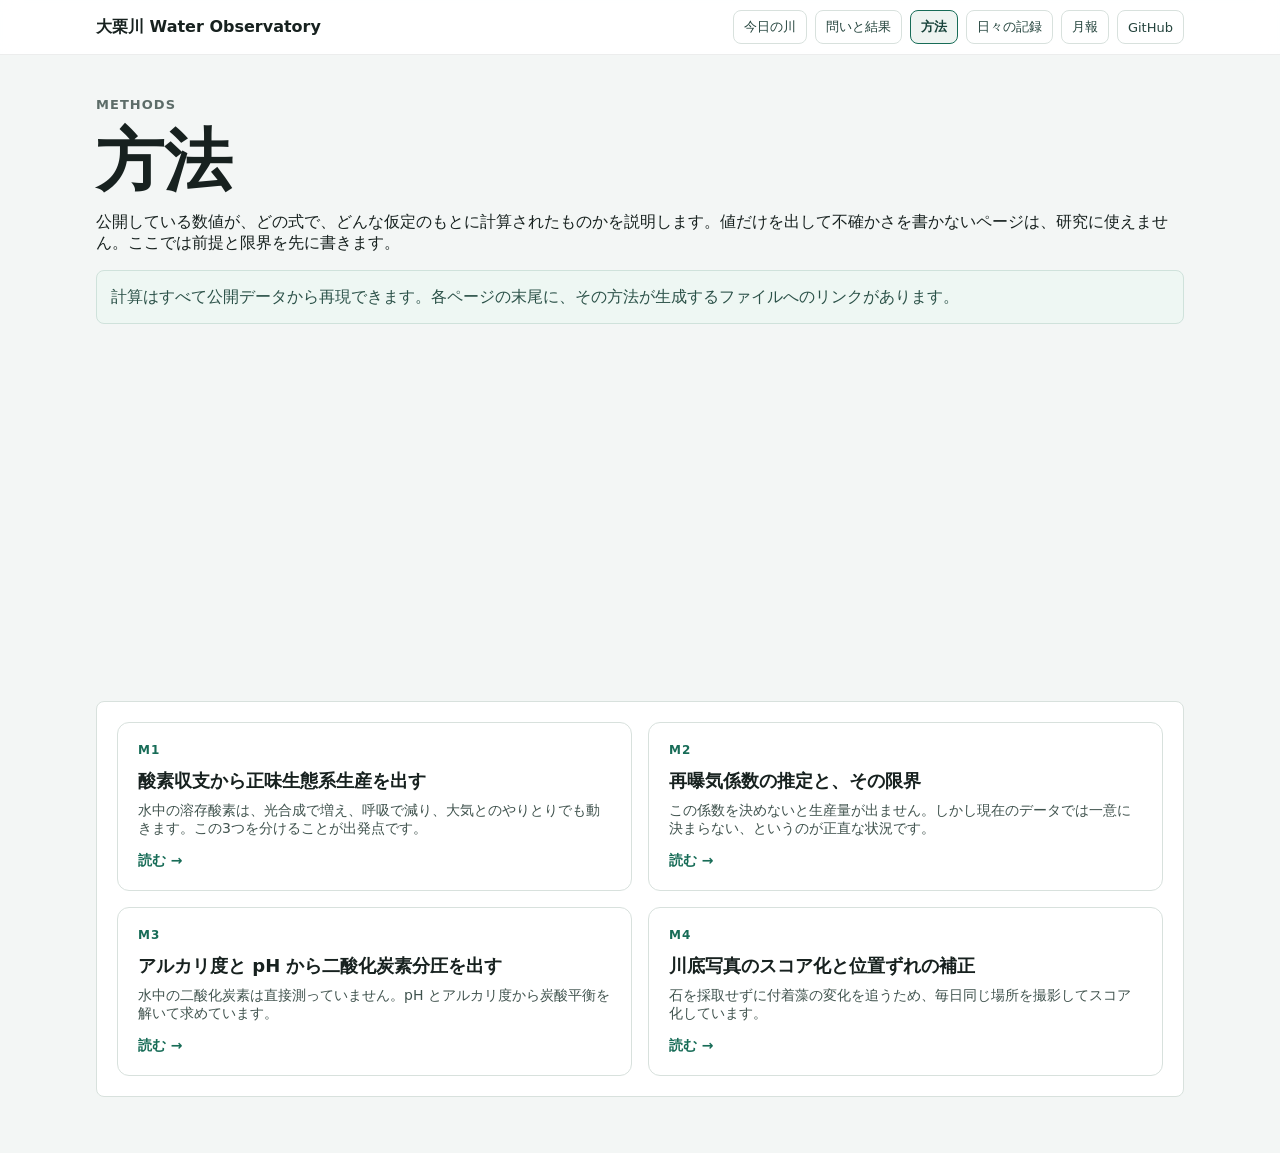
==== methods/index.html @ fe16716c "Publish observation data 2026-08-07" ====
<!doctype html>
<html lang="ja">
<head>
  <meta charset="utf-8" />
  <meta name="viewport" content="width=device-width, initial-scale=1" />
  <title>方法 | 大栗川 Water Observatory</title>
  <meta name="description" content="大栗川の観測で用いている計算方法、仮定、不確かさの説明です。" />
  <link rel="stylesheet" href="../style.css" />
</head>
<body>
  <header class="site-header">
    <div class="site-header-inner">
      <a class="site-mark" href="../index.html">大栗川 Water Observatory</a>
      <nav class="site-nav" aria-label="サイトナビゲーション">
        <a href="../index.html">今日の川</a>
        <a href="../questions/index.html">問いと結果</a>
        <span class="is-current" aria-current="page">方法</span>
        <a href="../daily.html">日々の記録</a>
        <a href="../monthly/index.html">月報</a>
        <a href="https://github.com/hiroshi75/ohgurigawa-water-observatory">GitHub</a>
      </nav>
    </div>
  </header>
  <main class="app">
    <section class="hero page-hero">
      <p class="eyebrow">Methods</p>
      <h1>方法</h1>
      <p class="lead">公開している数値が、どの式で、どんな仮定のもとに計算されたものかを説明します。値だけを出して不確かさを書かないページは、研究に使えません。ここでは前提と限界を先に書きます。</p>
      <div class="note-box">計算はすべて公開データから再現できます。各ページの末尾に、その方法が生成するファイルへのリンクがあります。</div>
    </section>
    <section class="section">
      <div class="question-list">
        <a class="question-card" href="m1-oxygen-budget.html"><div class="question-card-head"><span class="question-number">M1</span></div><h2>酸素収支から正味生態系生産を出す</h2><p>水中の溶存酸素は、光合成で増え、呼吸で減り、大気とのやりとりでも動きます。この3つを分けることが出発点です。</p><span class="entry-cta">読む</span></a><a class="question-card" href="m2-reaeration-k.html"><div class="question-card-head"><span class="question-number">M2</span></div><h2>再曝気係数の推定と、その限界</h2><p>この係数を決めないと生産量が出ません。しかし現在のデータでは一意に決まらない、というのが正直な状況です。</p><span class="entry-cta">読む</span></a><a class="question-card" href="m3-alkalinity-pco2.html"><div class="question-card-head"><span class="question-number">M3</span></div><h2>アルカリ度と pH から二酸化炭素分圧を出す</h2><p>水中の二酸化炭素は直接測っていません。pH とアルカリ度から炭酸平衡を解いて求めています。</p><span class="entry-cta">読む</span></a><a class="question-card" href="m4-photo-score.html"><div class="question-card-head"><span class="question-number">M4</span></div><h2>川底写真のスコア化と位置ずれの補正</h2><p>石を採取せずに付着藻の変化を追うため、毎日同じ場所を撮影してスコア化しています。</p><span class="entry-cta">読む</span></a>
      </div>
    </section>
  </main>
</body>
</html>
---- style.css ----
:root {
  color-scheme: light;
  font-family: system-ui, -apple-system, BlinkMacSystemFont, "Segoe UI", sans-serif;
  color: #17211f;
  background: #f3f6f5;
  --ink: #17211f;
  --muted: #5c6c68;
  --line: #d8e1dd;
  --panel: #ffffff;
  --soft: #eef4f1;
  --green: #176c57;
  --blue: #2f6f9f;
  --amber: #b87516;
  --red: #b6465f;
  --violet: #7556a4;
  --slate: #59656f;
}

* {
  box-sizing: border-box;
}

body {
  margin: 0;
}

a {
  color: var(--green);
}

.load-error {
  margin: 12px auto;
  width: min(1120px, calc(100% - 24px));
  border: 1px solid #e1a5a5;
  border-radius: 8px;
  padding: 12px 14px;
  background: #fff2f2;
  color: #8a1f1f;
}

.site-header {
  position: sticky;
  top: 0;
  z-index: 10;
  border-bottom: 1px solid rgba(23, 33, 31, 0.08);
  background: rgba(255, 255, 255, 0.93);
  backdrop-filter: blur(10px);
}

.site-header-inner {
  display: flex;
  align-items: center;
  justify-content: space-between;
  gap: 18px;
  width: min(1120px, 100%);
  margin: 0 auto;
  padding: 10px 16px;
}

.site-mark {
  color: var(--ink);
  font-weight: 800;
  text-decoration: none;
  white-space: nowrap;
}

.site-nav {
  display: flex;
  flex-wrap: wrap;
  justify-content: flex-end;
  gap: 8px;
}

.site-nav a,
.download-links a {
  display: inline-flex;
  align-items: center;
  min-height: 34px;
  border: 1px solid var(--line);
  border-radius: 8px;
  padding: 6px 10px;
  background: #fff;
  color: #24443d;
  font-size: 13px;
  text-decoration: none;
}

.app {
  width: min(1120px, 100%);
  margin: 0 auto;
  padding: 18px 16px 56px;
}

.hero {
  display: grid;
  grid-template-columns: minmax(0, 1.05fr) minmax(320px, 0.95fr);
  align-items: center;
  gap: 28px;
  min-height: min(610px, calc(100vh - 86px));
  padding: 24px 0 28px;
}

.eyebrow {
  margin: 0 0 6px;
  color: var(--muted);
  font-size: 13px;
  font-weight: 700;
  letter-spacing: 0.08em;
  text-transform: uppercase;
}

h1,
h2,
h3 {
  margin: 0;
  letter-spacing: 0;
}

h1 {
  max-width: 760px;
  font-size: clamp(34px, 7vw, 68px);
  line-height: 1.04;
}

h2 {
  font-size: clamp(24px, 4vw, 38px);
  line-height: 1.15;
}

h3 {
  font-size: 18px;
}

.hero-copy {
  display: grid;
  gap: 16px;
}

.hero-copy p {
  margin: 0;
  max-width: 760px;
  color: #33443f;
  font-size: 16px;
  line-height: 1.85;
}

.hero-copy .lead {
  color: #22312d;
  font-size: clamp(18px, 3vw, 24px);
  line-height: 1.55;
}

.hero-media {
  margin: 0;
}

.hero-media img {
  display: block;
  width: 100%;
  border-radius: 8px;
  box-shadow: 0 18px 50px rgba(23, 33, 31, 0.16);
}

.latest-grid {
  display: grid;
  grid-template-columns: repeat(6, minmax(0, 1fr));
  gap: 10px;
}

.latest-card,
.section,
.chart-card,
.explain-grid article,
.limits-grid article,
.event-card {
  border: 1px solid var(--line);
  border-radius: 8px;
  background: var(--panel);
}

.latest-card {
  display: grid;
  gap: 8px;
  min-width: 0;
  padding: 14px;
}

.latest-card span,
.latest-card small {
  color: var(--muted);
  font-size: 12px;
}

.latest-card strong {
  overflow-wrap: anywhere;
  font-size: clamp(20px, 3vw, 28px);
  line-height: 1.1;
}

.auto-comment {
  margin: 12px 0 0;
  border-left: 4px solid var(--green);
  border-radius: 8px;
  padding: 12px 14px;
  background: #eaf4f0;
  color: #26463e;
  line-height: 1.7;
}

.section {
  margin-top: 18px;
  padding: 20px;
}

.section-head {
  display: grid;
  gap: 8px;
  max-width: 860px;
  margin-bottom: 16px;
}

.section-head p {
  margin: 0;
  color: #40534e;
  line-height: 1.75;
}

.section-head-row {
  display: grid;
  grid-template-columns: 1fr auto;
  align-items: end;
  max-width: none;
  gap: 16px;
}

.explain-grid,
.limits-grid,
.chart-grid {
  display: grid;
  grid-template-columns: repeat(3, minmax(0, 1fr));
  gap: 12px;
}

.limits-grid,
.chart-grid {
  grid-template-columns: repeat(2, minmax(0, 1fr));
}

.explain-grid article,
.limits-grid article {
  padding: 16px;
}

.explain-grid p,
.limits-grid p,
.limits-grid li {
  color: #40534e;
  line-height: 1.75;
}

.limits-grid ul {
  margin: 10px 0 0;
  padding-left: 20px;
}

.chart-stack {
  display: grid;
  gap: 12px;
}

.chart-card {
  padding: 14px;
  min-width: 0;
}

.chart-card-head {
  display: grid;
  gap: 8px;
  margin-bottom: 8px;
}

.chart-card h3 {
  font-size: 17px;
}

.chart-card p {
  margin: 4px 0 0;
  color: var(--muted);
  font-size: 14px;
  line-height: 1.65;
}

.chart {
  display: block;
  width: 100%;
  height: 300px;
}

.chart-compact {
  height: 300px;
}

.chart-short {
  height: 210px;
}

.interpretation,
.note-box {
  margin-top: 12px;
  border: 1px solid #cfe2db;
  border-radius: 8px;
  padding: 12px 14px;
  background: #eef7f3;
  color: #2b5148;
  line-height: 1.7;
}

.method-detail {
  margin-top: 12px;
  border: 1px solid var(--line);
  border-radius: 8px;
  padding: 12px 14px;
  background: #fbfdfc;
}

.method-detail summary {
  cursor: pointer;
  font-weight: 700;
}

.method-detail p {
  color: #40534e;
  line-height: 1.75;
}

.method-detail code {
  color: #21312d;
}

.grid-line {
  stroke: #dfe7e4;
  stroke-width: 1;
}

.zero-line {
  stroke: #7a8581;
  stroke-width: 1.2;
  stroke-dasharray: 4 4;
}

.axis-label {
  fill: var(--muted);
  font-size: 12px;
}

.rain-bar {
  fill: #8fb8d6;
  opacity: 0.32;
}

.rain-axis-label {
  fill: #416a86;
}

.series-line {
  fill: none;
  stroke: var(--slate);
  stroke-width: 2.5;
}

.series-ph {
  stroke: var(--green);
}

.series-do {
  stroke: var(--blue);
}

.series-light {
  stroke: #c98b1a;
}

.series-solar {
  stroke: #d07f12;
}

.series-surface-light {
  stroke: #b87516;
}

.series-bottom-light {
  stroke: #176c57;
}

.series-ratio {
  stroke: var(--violet);
}

.series-algae {
  stroke: #3f8d48;
}

.series-mud {
  stroke: #9a6d3a;
}

.series-stone {
  stroke: #68747b;
}

.series-visibility {
  stroke: #2f8fb0;
}

.series-morning {
  stroke: var(--green);
}

.series-afternoon {
  stroke: var(--red);
}

.series-ec-delta {
  stroke: var(--amber);
}

.series-ec-shift {
  stroke: var(--violet);
}

.intraday-line {
  stroke: var(--slate);
  stroke-dasharray: 4 4;
}

.series-point {
  stroke: #fff;
  stroke-width: 1.6;
}

.event-none,
.event-clear-low-flow {
  fill: var(--green);
  stroke: #fff;
}

.event-rain-turbid {
  fill: var(--blue);
  stroke: #fff;
}

.event-rain-scour {
  fill: var(--amber);
  stroke: #fff;
}

.event-human-input-suspected {
  fill: var(--violet);
  stroke: #fff;
}

.event-unknown {
  fill: none;
  stroke: #8b9692;
}

.session-morning {
  fill: var(--green);
}

.session-afternoon {
  fill: var(--red);
}

.session-other {
  fill: var(--violet);
}

.point-usable {
  opacity: 0.62;
}

.point-poor {
  opacity: 0.32;
}

.event-list {
  display: grid;
  grid-template-columns: repeat(2, minmax(0, 1fr));
  gap: 12px;
}

.event-card {
  padding: 14px;
}

.event-card > div:first-child {
  display: flex;
  align-items: center;
  justify-content: space-between;
  gap: 10px;
}

.event-card p {
  margin: 10px 0;
  color: #40534e;
  line-height: 1.65;
}

.event-meta,
.flag-row {
  display: flex;
  flex-wrap: wrap;
  gap: 6px;
}

.event-meta span,
.flag,
.event-badge,
.score-pills span {
  display: inline-flex;
  align-items: center;
  min-height: 24px;
  border-radius: 999px;
  padding: 3px 8px;
  background: #edf2f0;
  color: #33433f;
  font-size: 12px;
}

.event-badge.event-rain-turbid {
  background: #e6f0f8;
  color: #255a82;
}

.event-badge.event-rain-scour {
  background: #fff2dd;
  color: #8a570c;
}

.event-badge.event-human-input-suspected {
  background: #f1eafa;
  color: #60438b;
}

.event-badge.event-clear-low-flow,
.event-badge.event-none {
  background: #e8f3ee;
  color: #1f614f;
}

.score-pills {
  display: flex;
  flex-wrap: wrap;
  gap: 4px;
}

.score-pills span {
  border-radius: 6px;
  padding: 2px 6px;
}

.mini-legend {
  display: flex;
  flex-wrap: wrap;
  gap: 12px;
  margin: 0 0 12px;
  color: var(--muted);
  font-size: 13px;
}

.mini-legend span {
  display: inline-flex;
  align-items: center;
  gap: 6px;
}

.legend-swatch {
  display: inline-block;
  width: 10px;
  height: 10px;
  background: var(--green);
}

.legend-dot {
  border-radius: 50%;
}

.legend-square {
  background: var(--red);
}

.legend-diamond {
  width: 9px;
  height: 9px;
  background: var(--violet);
  transform: rotate(45deg);
}

.empty {
  margin: 0;
  color: var(--muted);
  font-size: 14px;
  line-height: 1.7;
}

select,
input {
  min-height: 40px;
  border: 1px solid #b7c5c0;
  border-radius: 8px;
  padding: 8px 10px;
  font: inherit;
  background: #fff;
}

.download-links {
  display: flex;
  flex-wrap: wrap;
  gap: 8px;
}

.metabolism-section {
  padding-top: 8px;
}

.metabolism-grid {
  display: grid;
  grid-template-columns: repeat(4, 1fr);
  gap: 14px;
}

.metabolism-card {
  display: block;
  background: var(--panel);
  border: 1px solid var(--line);
  border-radius: 12px;
  padding: 16px;
  text-decoration: none;
  color: inherit;
  transition: border-color 0.15s ease, transform 0.15s ease;
}

.metabolism-card:hover {
  border-color: var(--green);
  transform: translateY(-2px);
}

.metabolism-label {
  display: block;
  font-size: 12px;
  color: var(--muted);
  margin-bottom: 4px;
}

.metabolism-value {
  display: block;
  font-size: 27px;
  font-weight: 700;
  letter-spacing: -0.01em;
  line-height: 1.2;
  font-variant-numeric: tabular-nums;
}

.metabolism-value.pos { color: var(--green); }
.metabolism-value.neg { color: var(--red); }
.metabolism-value.amber { color: var(--amber); }
.metabolism-value.violet { color: var(--violet); }

.metabolism-unit {
  font-size: 12px;
  color: var(--muted);
  font-weight: 400;
  margin-left: 4px;
}

.metabolism-sub {
  display: block;
  font-size: 12px;
  color: var(--muted);
  margin-top: 6px;
  line-height: 1.5;
}

.metabolism-spark {
  width: 100%;
  height: 54px;
  display: block;
  margin-top: 10px;
}

.metabolism-bars {
  display: flex;
  align-items: flex-end;
  gap: 2px;
  height: 54px;
  margin-top: 10px;
}

.metabolism-bars i {
  flex: 1;
  height: 26%;
  background: #c9d6d1;
  border-radius: 2px 2px 0 0;
}

.metabolism-bars i.is-sink {
  height: 70%;
  background: var(--green);
}

.metabolism-note {
  font-size: 13px;
  color: var(--muted);
  margin-top: 16px;
}

.entry-grid-4 {
  grid-template-columns: repeat(4, 1fr);
}

.page-hero {
  display: block;
  padding-bottom: 8px;
}

.page-hero h1 {
  margin-top: 0.2em;
}

.question-list {
  display: grid;
  grid-template-columns: repeat(2, 1fr);
  gap: 16px;
}

.question-card {
  display: block;
  background: var(--panel);
  border: 1px solid var(--line);
  border-radius: 12px;
  padding: 20px;
  text-decoration: none;
  color: inherit;
  transition: border-color 0.15s ease, transform 0.15s ease;
}

.question-card:hover {
  border-color: var(--green);
  transform: translateY(-2px);
}

.question-card-head {
  display: flex;
  align-items: center;
  gap: 10px;
  margin-bottom: 10px;
}

.question-number {
  font-size: 12px;
  font-weight: 700;
  letter-spacing: 0.08em;
  color: var(--green);
}

.question-card h2 {
  font-size: 18px;
  margin: 0 0 8px;
  line-height: 1.5;
}

.question-card p {
  font-size: 14px;
  color: #40534e;
  margin: 0 0 12px;
}

.status-badge {
  display: inline-block;
  font-size: 11px;
  padding: 3px 10px;
  border-radius: 99px;
  background: var(--soft);
  color: #2b5148;
  font-weight: 600;
}

.status-badge.is-open {
  background: #f6efe2;
  color: #7d4f0d;
}

.status-badge.is-testing {
  background: #eaf0f7;
  color: #2f5a80;
}

.status-badge.is-provisional {
  background: #eaf4f0;
  color: #1f5a49;
}

.status-badge.is-inline {
  margin-left: 6px;
  font-size: 10px;
  padding: 2px 8px;
}

.article {
  max-width: 780px;
}

.breadcrumb {
  font-size: 13px;
  color: var(--muted);
  padding: 20px 0 0;
}

.breadcrumb a {
  color: var(--green);
}

.article-head {
  padding: 12px 0 24px;
  border-bottom: 1px solid var(--line);
}

.article-head h1 {
  font-size: 30px;
  line-height: 1.4;
  margin: 12px 0 12px;
}

.article-section {
  padding: 28px 0;
  border-bottom: 1px solid var(--line);
}

.article-section h2 {
  font-size: 20px;
  margin: 0 0 14px;
}

.article-section h3 {
  font-size: 15px;
  margin: 0 0 6px;
  color: #22312d;
}

.article-section p {
  margin: 0 0 14px;
  color: #33443f;
}

.section-note {
  font-size: 14px;
  color: var(--muted);
}

.evidence-block {
  background: #fbfdfc;
  border: 1px solid var(--line);
  border-radius: 10px;
  padding: 16px 18px;
  margin-bottom: 14px;
}

.evidence-block p {
  font-size: 14px;
  margin-bottom: 10px;
}

.source-files {
  font-size: 12px;
  color: var(--muted);
  margin: 0;
}

.source-files code {
  background: var(--soft);
  padding: 2px 6px;
  border-radius: 4px;
  font-size: 11px;
}

.formula {
  background: #f7faf9;
  border: 1px solid var(--line);
  border-radius: 8px;
  padding: 16px 18px;
  font-family: ui-monospace, SFMono-Regular, Menlo, monospace;
  font-size: 15px;
  color: #1f3d35;
  margin-bottom: 12px;
}

.step-list {
  counter-reset: step;
  list-style: none;
  padding: 0;
  margin: 0;
}

.step-list li {
  position: relative;
  padding-left: 40px;
  margin-bottom: 16px;
}

.step-list li::before {
  counter-increment: step;
  content: counter(step);
  position: absolute;
  left: 0;
  top: 0;
  width: 26px;
  height: 26px;
  border-radius: 50%;
  background: var(--green);
  color: #fff;
  display: grid;
  place-items: center;
  font-size: 12px;
  font-weight: 700;
}

.step-list li strong {
  display: block;
  margin-bottom: 2px;
}

.step-list li span {
  font-size: 14px;
  color: #40534e;
}

.reason-list,
.limit-list,
.link-list {
  padding-left: 20px;
  margin: 0;
}

.reason-list li,
.limit-list li,
.link-list li {
  margin-bottom: 10px;
  font-size: 14px;
  color: #40534e;
}

.limit-list li::marker {
  color: var(--amber);
}

.note-box.is-request {
  background: #f6efe2;
  border-left-color: var(--amber);
  color: #6d4a12;
}

.article-nav {
  padding: 24px 0 40px;
}

.download-group-title {
  font-size: 15px;
  margin: 22px 0 4px;
  color: #26463e;
}

.download-group-note {
  font-size: 13px;
  color: var(--muted);
  margin: 0 0 10px;
  max-width: 62ch;
}

.table-wrap {
  max-width: 100%;
  overflow-x: auto;
  border: 1px solid var(--line);
  border-radius: 8px;
  background: #fff;
}

.compact-table {
  margin-top: 12px;
}

table {
  width: 100%;
  min-width: 860px;
  border-collapse: collapse;
  font-size: 14px;
}

th,
td {
  padding: 10px 12px;
  border-bottom: 1px solid #e5ece9;
  text-align: left;
  vertical-align: top;
}

thead th {
  background: #f6f9f8;
  color: #34423f;
}

tbody tr:last-child td {
  border-bottom: 0;
}

td span {
  color: var(--muted);
  font-size: 13px;
}

/* --- shared page chrome (home / daily / monthly) --- */

.site-nav .is-current {
  display: inline-flex;
  align-items: center;
  min-height: 34px;
  border: 1px solid var(--green);
  border-radius: 8px;
  padding: 6px 10px;
  background: var(--soft);
  color: #17423a;
  font-size: 13px;
  font-weight: 700;
}

.section-jump {
  display: flex;
  flex-wrap: wrap;
  gap: 8px;
  margin: 14px 0 4px;
  padding: 12px 14px;
  border: 1px solid var(--line);
  border-radius: 8px;
  background: var(--panel);
}

.section-jump a {
  display: inline-flex;
  align-items: center;
  min-height: 32px;
  border: 1px solid var(--line);
  border-radius: 999px;
  padding: 4px 14px;
  background: #fff;
  color: #24443d;
  font-size: 13px;
  text-decoration: none;
}

.section-jump a:hover {
  border-color: var(--green);
}

.breadcrumb {
  display: flex;
  flex-wrap: wrap;
  gap: 8px;
  align-items: center;
  padding: 14px 0 4px;
  color: var(--muted);
  font-size: 13px;
}

.breadcrumb a {
  text-decoration: none;
}

.breadcrumb a:hover {
  text-decoration: underline;
}

.page-head {
  padding: 18px 0 6px;
  max-width: 860px;
}

.page-head h1 {
  font-size: clamp(24px, 4vw, 36px);
  line-height: 1.2;
}

.page-head .lead {
  color: #22312d;
  font-size: clamp(16px, 2.4vw, 20px);
  line-height: 1.7;
}

.button-primary,
.button-secondary {
  display: inline-flex;
  align-items: center;
  justify-content: center;
  min-height: 44px;
  border-radius: 8px;
  padding: 10px 20px;
  font-size: 15px;
  font-weight: 700;
  text-decoration: none;
}

.button-primary {
  border: 1px solid var(--green);
  background: var(--green);
  color: #fff;
}

.button-secondary {
  border: 1px solid var(--green);
  background: #fff;
  color: var(--green);
}

.button-primary:hover,
.button-secondary:hover {
  filter: brightness(0.96);
}

/* --- home --- */

.home-hero {
  min-height: 0;
  padding-bottom: 20px;
}

.hero-actions {
  display: flex;
  flex-wrap: wrap;
  gap: 12px;
}

.entry-section {
  border: 0;
  padding: 0;
  background: transparent;
}

.entry-grid {
  display: grid;
  grid-template-columns: repeat(2, minmax(0, 1fr));
  gap: 12px;
}

.entry-card {
  display: grid;
  align-content: start;
  gap: 10px;
  border: 1px solid var(--line);
  border-radius: 8px;
  padding: 22px;
  background: var(--panel);
  color: var(--ink);
  text-decoration: none;
}

.entry-card:hover {
  border-color: var(--green);
  box-shadow: 0 10px 28px rgba(23, 33, 31, 0.09);
}

.entry-card h2 {
  font-size: clamp(20px, 3vw, 26px);
}

.entry-card p {
  margin: 0;
  color: #40534e;
  line-height: 1.8;
}

.entry-cta,
.report-card-cta {
  color: var(--green);
  font-size: 14px;
  font-weight: 700;
}

.entry-cta::after,
.report-card-cta::after {
  content: " →";
}

/* --- monthly report --- */

.report-list {
  display: grid;
  gap: 12px;
  margin-top: 18px;
}

.report-card {
  display: grid;
  gap: 10px;
  border: 1px solid var(--line);
  border-radius: 8px;
  padding: 22px;
  background: var(--panel);
  color: var(--ink);
  text-decoration: none;
}

.report-card:hover {
  border-color: var(--green);
  box-shadow: 0 10px 28px rgba(23, 33, 31, 0.09);
}

.report-card strong {
  font-size: clamp(18px, 2.6vw, 24px);
  line-height: 1.35;
}

.report-card p {
  margin: 0;
  color: #40534e;
  line-height: 1.8;
}

.report {
  max-width: 860px;
}

.report-header {
  display: grid;
  gap: 12px;
  padding: 14px 0 22px;
  border-bottom: 1px solid var(--line);
}

.report-header h1 {
  font-size: clamp(24px, 4.2vw, 38px);
  line-height: 1.25;
}

.report-header .lead {
  margin: 0;
  color: #22312d;
  font-size: clamp(16px, 2.4vw, 19px);
  line-height: 1.85;
}

.report-meta {
  margin: 0;
  color: var(--muted);
  font-size: 13px;
}

.month-switch {
  display: flex;
  flex-wrap: wrap;
  gap: 8px;
  margin-top: 4px;
}

.month-chip {
  display: inline-flex;
  align-items: center;
  min-height: 32px;
  border: 1px solid var(--line);
  border-radius: 999px;
  padding: 4px 14px;
  background: #fff;
  color: #24443d;
  font-size: 13px;
  text-decoration: none;
}

.month-chip.is-active {
  border-color: var(--green);
  background: var(--green);
  color: #fff;
}

.report-block {
  padding: 26px 0;
  border-bottom: 1px solid var(--line);
}

.report-block:last-child {
  border-bottom: 0;
}

.report-block h2 {
  margin-bottom: 12px;
  font-size: clamp(20px, 3vw, 26px);
}

.report-block h3 {
  margin: 18px 0 8px;
  color: #22423a;
  font-size: 17px;
}

.report-block > h3:first-child {
  margin-top: 0;
}

.report-block p {
  margin: 0 0 14px;
  color: #2c3d38;
  font-size: 16px;
  line-height: 2;
}

.report-block p:last-child {
  margin-bottom: 0;
}

.highlight-block {
  border-bottom: 1px solid var(--line);
}

.highlight-list {
  margin: 0;
  padding-left: 22px;
  display: grid;
  gap: 10px;
}

.highlight-list li {
  color: #2c3d38;
  font-size: 16px;
  line-height: 1.85;
}

.stat-grid {
  display: grid;
  grid-template-columns: repeat(5, minmax(0, 1fr));
  gap: 10px;
}

.stat-card {
  display: grid;
  gap: 6px;
  min-width: 0;
  border: 1px solid var(--line);
  border-radius: 8px;
  padding: 14px;
  background: var(--panel);
}

.stat-card span,
.stat-card small {
  color: var(--muted);
  font-size: 12px;
}

.stat-card strong {
  overflow-wrap: anywhere;
  font-size: clamp(17px, 2.2vw, 22px);
}

.table-note {
  margin: 10px 0 0;
  color: var(--muted);
  font-size: 13px;
  line-height: 1.7;
}

.report .downloads .download-links {
  margin-top: 12px;
}

@media (max-width: 980px) {
  .metabolism-grid,
  .entry-grid-4 {
    grid-template-columns: repeat(2, 1fr);
  }
  .question-list {
    grid-template-columns: 1fr;
  }
}

@media (max-width: 600px) {
  .metabolism-grid,
  .entry-grid-4 {
    grid-template-columns: 1fr;
  }
}

@media (max-width: 900px) {
  .hero {
    grid-template-columns: 1fr;
    min-height: 0;
  }

  .entry-grid {
    grid-template-columns: 1fr;
  }

  .stat-grid {
    grid-template-columns: repeat(3, minmax(0, 1fr));
  }

  .latest-grid {
    grid-template-columns: repeat(3, minmax(0, 1fr));
  }

  .explain-grid,
  .limits-grid,
  .chart-grid,
  .event-list {
    grid-template-columns: 1fr;
  }
}

@media (max-width: 720px) {
  .site-header {
    position: static;
  }

  .site-header-inner,
  .section-head-row {
    display: grid;
    align-items: start;
  }

  .site-nav {
    justify-content: flex-start;
  }

  .hero {
    padding-top: 8px;
  }

  select,
  input {
    width: 100%;
  }

  .latest-grid,
  .stat-grid {
    grid-template-columns: repeat(2, minmax(0, 1fr));
  }

  .section {
    padding: 16px;
  }

  .chart {
    height: 260px;
  }
}

@media (max-width: 460px) {
  .latest-grid,
  .stat-grid {
    grid-template-columns: 1fr;
  }

  .button-primary,
  .button-secondary {
    width: 100%;
  }

  .site-nav a,
  .download-links a {
    min-height: 32px;
    font-size: 12px;
  }
}
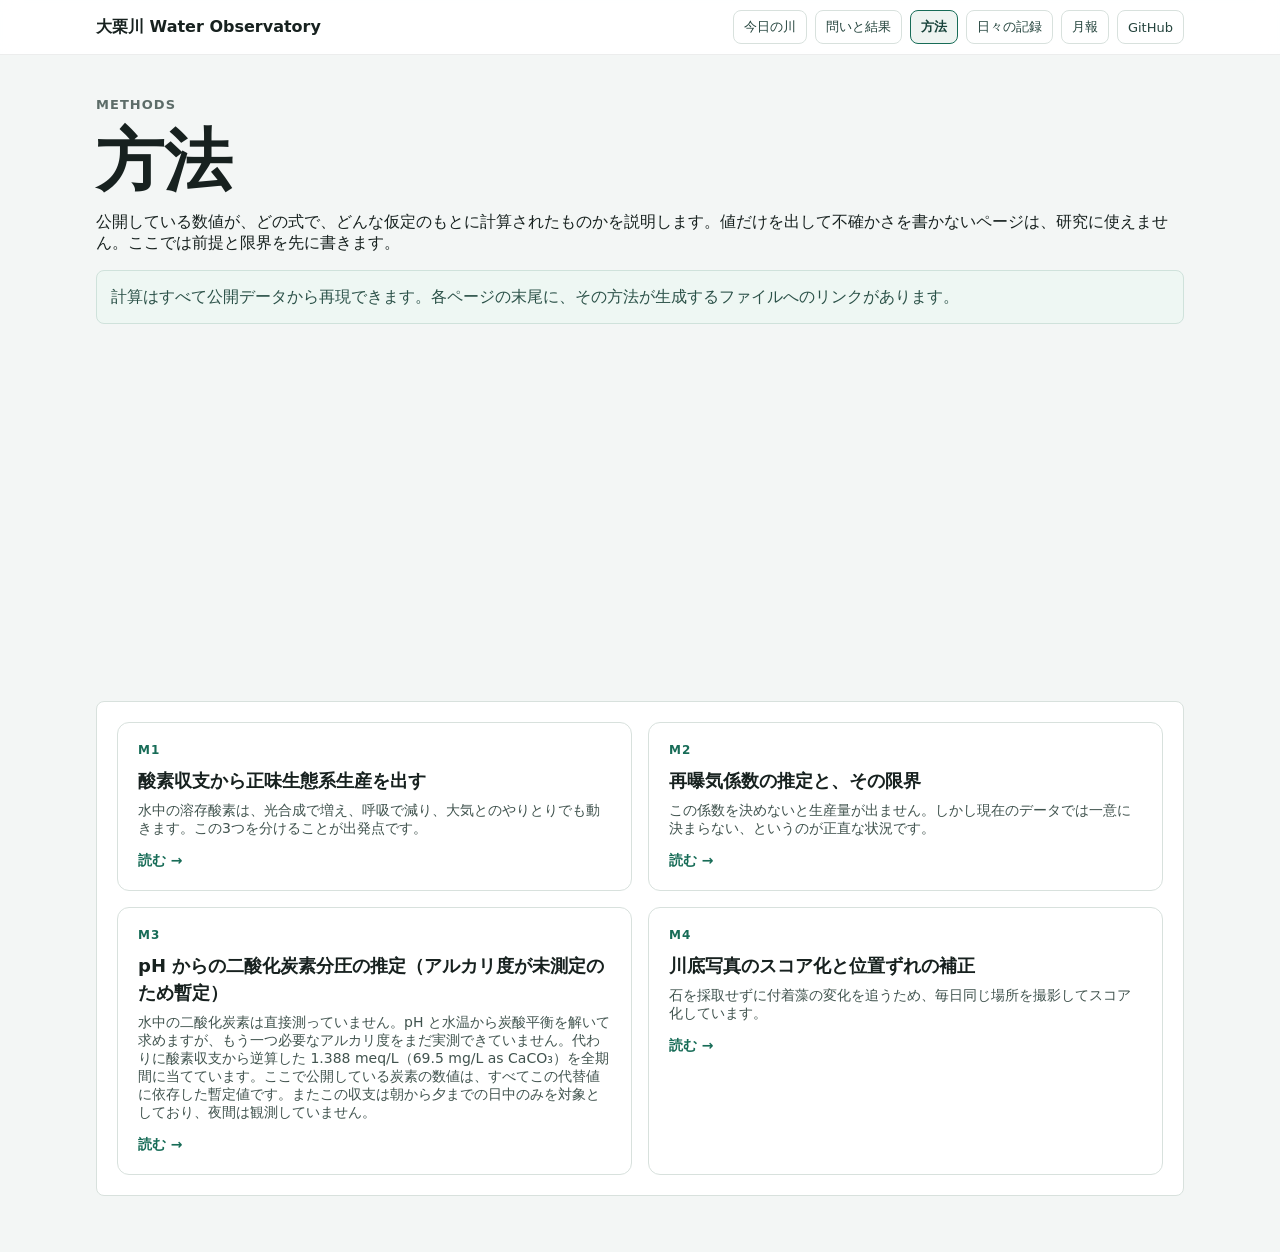
==== commit 67fc8c7f: "Publish observation data 2026-08-15" ====
--- a/methods/index.html
+++ b/methods/index.html
@@ -30,7 +30,7 @@
     </section>
     <section class="section">
       <div class="question-list">
-        <a class="question-card" href="m1-oxygen-budget.html"><div class="question-card-head"><span class="question-number">M1</span></div><h2>酸素収支から正味生態系生産を出す</h2><p>水中の溶存酸素は、光合成で増え、呼吸で減り、大気とのやりとりでも動きます。この3つを分けることが出発点です。</p><span class="entry-cta">読む</span></a><a class="question-card" href="m2-reaeration-k.html"><div class="question-card-head"><span class="question-number">M2</span></div><h2>再曝気係数の推定と、その限界</h2><p>この係数を決めないと生産量が出ません。しかし現在のデータでは一意に決まらない、というのが正直な状況です。</p><span class="entry-cta">読む</span></a><a class="question-card" href="m3-alkalinity-pco2.html"><div class="question-card-head"><span class="question-number">M3</span></div><h2>アルカリ度と pH から二酸化炭素分圧を出す</h2><p>水中の二酸化炭素は直接測っていません。pH とアルカリ度から炭酸平衡を解いて求めています。</p><span class="entry-cta">読む</span></a><a class="question-card" href="m4-photo-score.html"><div class="question-card-head"><span class="question-number">M4</span></div><h2>川底写真のスコア化と位置ずれの補正</h2><p>石を採取せずに付着藻の変化を追うため、毎日同じ場所を撮影してスコア化しています。</p><span class="entry-cta">読む</span></a>
+        <a class="question-card" href="m1-oxygen-budget.html"><div class="question-card-head"><span class="question-number">M1</span></div><h2>酸素収支から正味生態系生産を出す</h2><p>水中の溶存酸素は、光合成で増え、呼吸で減り、大気とのやりとりでも動きます。この3つを分けることが出発点です。</p><span class="entry-cta">読む</span></a><a class="question-card" href="m2-reaeration-k.html"><div class="question-card-head"><span class="question-number">M2</span></div><h2>再曝気係数の推定と、その限界</h2><p>この係数を決めないと生産量が出ません。しかし現在のデータでは一意に決まらない、というのが正直な状況です。</p><span class="entry-cta">読む</span></a><a class="question-card" href="m3-alkalinity-pco2.html"><div class="question-card-head"><span class="question-number">M3</span></div><h2>pH からの二酸化炭素分圧の推定（アルカリ度が未測定のため暫定）</h2><p>水中の二酸化炭素は直接測っていません。pH と水温から炭酸平衡を解いて求めますが、もう一つ必要なアルカリ度をまだ実測できていません。代わりに酸素収支から逆算した 1.388 meq/L（69.5 mg/L as CaCO₃）を全期間に当てています。ここで公開している炭素の数値は、すべてこの代替値に依存した暫定値です。またこの収支は朝から夕までの日中のみを対象としており、夜間は観測していません。</p><span class="entry-cta">読む</span></a><a class="question-card" href="m4-photo-score.html"><div class="question-card-head"><span class="question-number">M4</span></div><h2>川底写真のスコア化と位置ずれの補正</h2><p>石を採取せずに付着藻の変化を追うため、毎日同じ場所を撮影してスコア化しています。</p><span class="entry-cta">読む</span></a>
       </div>
     </section>
   </main>
--- a/style.css
+++ b/style.css
@@ -791,11 +791,6 @@
   color: #7d4f0d;
 }
 
-.status-badge.is-testing {
-  background: #eaf0f7;
-  color: #2f5a80;
-}
-
 .status-badge.is-provisional {
   background: #eaf4f0;
   color: #1f5a49;
@@ -954,12 +949,6 @@
   color: var(--amber);
 }
 
-.note-box.is-request {
-  background: #f6efe2;
-  border-left-color: var(--amber);
-  color: #6d4a12;
-}
-
 .article-nav {
   padding: 24px 0 40px;
 }
